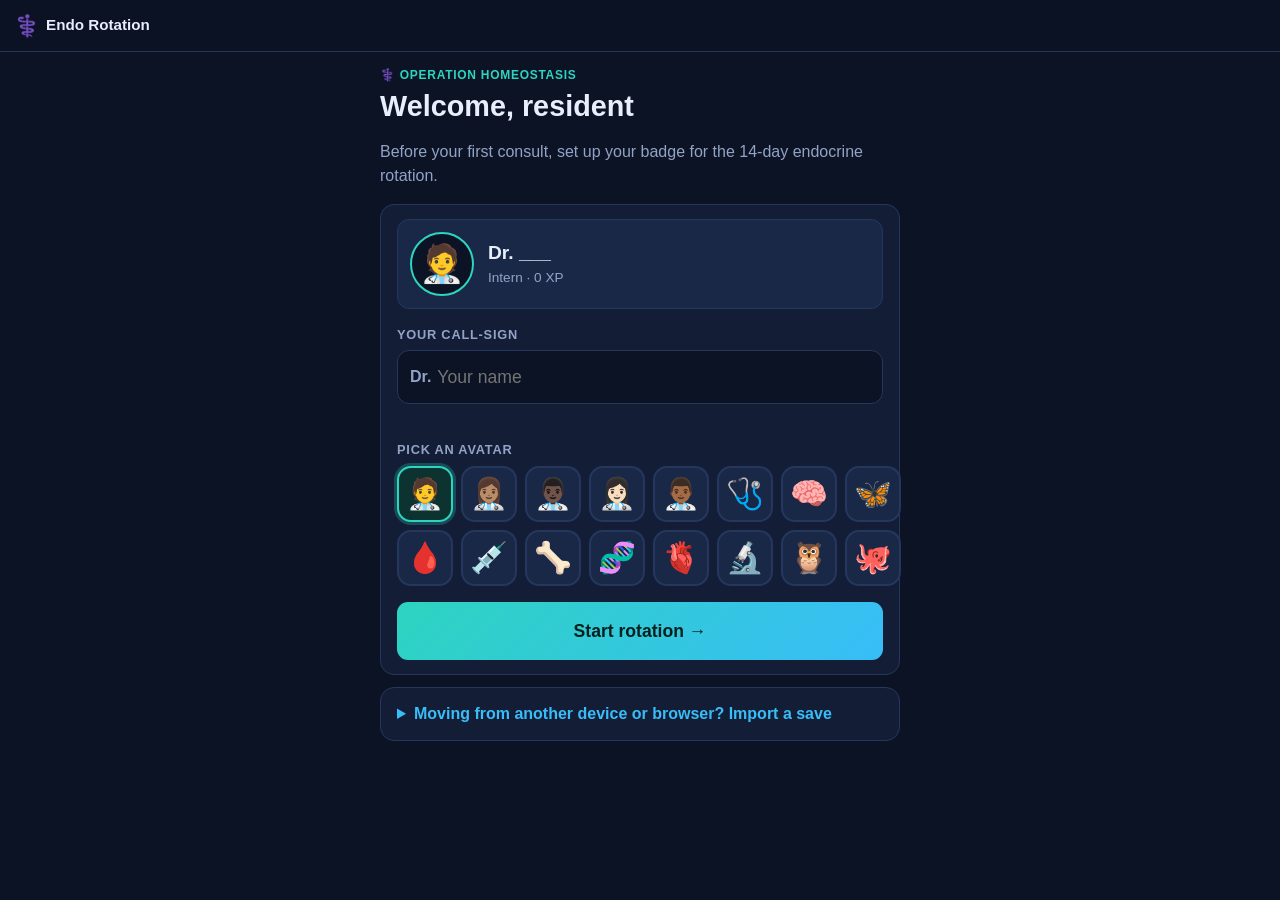
==== index.html @ 5553783a "Add Endo Rotation PWA with Day 1 content, icons, and tools Co-authored-by: Cursor <cursoragent@curso" ====
<!DOCTYPE html>
<html lang="en">
<head>
  <meta charset="utf-8">
  <meta name="viewport" content="width=device-width, initial-scale=1, viewport-fit=cover">
  <title>Endo Rotation: Operation Homeostasis</title>
  <meta name="description" content="A 14-day gamified endocrinology rotation for internal medicine residents.">
  <meta name="theme-color" content="#0b1324">
  <meta name="apple-mobile-web-app-capable" content="yes">
  <meta name="mobile-web-app-capable" content="yes">
  <meta name="apple-mobile-web-app-status-bar-style" content="black-translucent">
  <meta name="apple-mobile-web-app-title" content="Endo Rotation">
  <link rel="manifest" href="manifest.webmanifest">
  <link rel="icon" type="image/png" sizes="192x192" href="icons/icon-192.png">
  <link rel="apple-touch-icon" href="icons/apple-touch-icon.png">
  <link rel="stylesheet" href="styles.css">
</head>
<body>
  <header id="hdr"></header>
  <main id="app" aria-live="polite"></main>
  <div id="toasts" aria-live="assertive"></div>
  <div id="modal" class="modal hidden" role="dialog" aria-modal="true"></div>

  <script src="content/days.js"></script>
  <script src="content/day1.js"></script>
  <script src="app.js"></script>
</body>
</html>
---- styles.css ----
:root {
  --bg: #0b1324;
  --panel: #131e36;
  --panel-2: #1a2847;
  --line: #26375e;
  --text: #e8eefc;
  --muted: #93a3c7;
  --accent: #2dd4bf;
  --accent-2: #38bdf8;
  --good: #22c55e;
  --bad: #ef4444;
  --warn: #f59e0b;
  --radius: 14px;
  --safe-top: env(safe-area-inset-top, 0px);
  --safe-bottom: env(safe-area-inset-bottom, 0px);
}

* { box-sizing: border-box; -webkit-tap-highlight-color: transparent; }
html { -webkit-text-size-adjust: 100%; }
body {
  margin: 0;
  background: var(--bg);
  color: var(--text);
  font: 16px/1.5 -apple-system, BlinkMacSystemFont, "Segoe UI", Roboto, "Helvetica Neue", Arial, sans-serif;
  min-height: 100vh;
}
a { color: var(--accent-2); text-decoration: none; }
h1 { font-size: 1.55rem; line-height: 1.2; margin: .4rem 0 .8rem; }
h2 { font-size: 1.25rem; margin: 1.2rem 0 .6rem; }
h3 { font-size: 1.05rem; margin: .9rem 0 .5rem; }
ul, ol { padding-left: 1.25rem; }
b { color: #fff; }

/* header */
#hdr {
  position: sticky; top: 0; z-index: 20;
  display: flex; align-items: center; gap: 12px;
  padding: calc(10px + var(--safe-top)) 14px 10px;
  background: rgba(11, 19, 36, .92);
  backdrop-filter: blur(10px); -webkit-backdrop-filter: blur(10px);
  border-bottom: 1px solid var(--line);
}
.brand { display: flex; align-items: center; gap: 6px; color: var(--text); font-weight: 700; font-size: .95rem; white-space: nowrap; }
.logo { font-size: 1.3rem; }
.rank { flex: 1; min-width: 0; }
.rank-line { display: flex; justify-content: space-between; font-size: .8rem; color: var(--muted); gap: 6px; }
.rank-line b { color: var(--accent); }
.bar { height: 7px; background: var(--panel-2); border-radius: 99px; overflow: hidden; margin-top: 3px; }
.bar > div { height: 100%; background: linear-gradient(90deg, var(--accent), var(--accent-2)); transition: width .5s ease; }
#hdr nav { display: flex; gap: 4px; }
#hdr nav a { font-size: 1.25rem; padding: 4px 6px; }
.me { display: flex; align-items: center; gap: 6px; color: var(--text); font-weight: 700; font-size: .85rem; min-width: 0; max-width: 150px; padding: 3px 10px 3px 3px; border: 1px solid var(--line); border-radius: 99px; background: var(--panel); }
.me-av { flex: none; width: 32px; height: 32px; display: grid; place-items: center; font-size: 1.3rem; border-radius: 50%; background: var(--panel-2); }
.me-name { overflow: hidden; text-overflow: ellipsis; white-space: nowrap; }
.rank-line b, .rank-line span { white-space: nowrap; overflow: hidden; text-overflow: ellipsis; }
.save-pill { appearance: none; font: inherit; flex: none; display: inline-flex; align-items: center; gap: 4px; height: 28px; min-width: 28px; justify-content: center; padding: 0 9px; border-radius: 99px; font-size: .75rem; font-weight: 700; cursor: pointer; border: 1px solid var(--line); background: transparent; color: var(--muted); transition: background .3s, border-color .3s, color .3s; }
.save-pill.rest { padding: 0; opacity: .7; }
.save-pill.saving { color: var(--accent-2); border-color: var(--accent-2); }
.save-pill.saving .sp-ic { animation: pulse .7s ease-in-out infinite; }
.save-pill.saved { color: var(--accent); border-color: var(--accent); background: rgba(45, 212, 191, .12); animation: pop .25s ease; }
.save-pill.err { color: #fcd34d; border-color: #78350f; background: #2a2310; }
@keyframes pulse { 50% { opacity: .35; } }
@media (max-width: 640px) { .brand.has-me .brand-t { display: none; } }
@media (max-width: 480px) { #hdr { gap: 8px; } .me-name { display: none; } .me { padding: 2px; } .brand.has-me { display: none; } }
@media (max-width: 380px) { .brand span:last-child { display: none; } .save-pill .sp-t { display: none; } .save-pill { padding: 0; } }

main { max-width: 720px; margin: 0 auto; padding: 14px 14px calc(40px + var(--safe-bottom)); }

/* generic */
.card { background: var(--panel); border: 1px solid var(--line); border-radius: var(--radius); padding: 14px 16px; margin: 12px 0; }
.eyebrow { font-size: .75rem; text-transform: uppercase; letter-spacing: .06em; color: var(--accent); font-weight: 700; }
.back { display: inline-block; padding: 6px 0; font-weight: 600; }
.row { display: flex; flex-wrap: wrap; gap: 8px; margin-top: 10px; }
.tag { display: inline-block; font-size: .7rem; padding: 1px 7px; border-radius: 99px; background: var(--panel-2); color: var(--muted); margin-left: 4px; }
.tag.fire { color: var(--warn); }
.muted { color: var(--muted); }
.kbd { border: 1px solid var(--line); border-radius: 5px; padding: 0 5px; }
.instructions { color: var(--muted); margin: 4px 0 10px; }

.btn {
  appearance: none; border: 1px solid var(--line); background: var(--panel-2); color: var(--text);
  font: inherit; font-weight: 600; padding: 11px 16px; border-radius: 11px; min-height: 46px;
  cursor: pointer; display: inline-flex; align-items: center; justify-content: center; gap: 6px;
}
.btn:active { transform: scale(.98); }
.btn:disabled { opacity: .5; }
.btn.primary { background: linear-gradient(135deg, var(--accent), var(--accent-2)); color: #04211f; border: 0; }
.btn.ghost { background: transparent; }
.btn.danger { background: #3b1218; border-color: #7f1d1d; color: #fecaca; }
.btn.good { background: #0f3a24; border-color: #166534; }
.btn.bad { background: #3b1218; border-color: #7f1d1d; }
.btn.big { width: 100%; font-size: 1.1rem; padding: 16px; margin-top: 16px; }

/* home */
.hero p { color: var(--muted); margin: 0 0 10px; }
.progress-pill { display: inline-block; background: var(--panel-2); border: 1px solid var(--line); padding: 4px 12px; border-radius: 99px; font-size: .85rem; }
.install { border-color: var(--accent); }
.greet { display: inline-flex; align-items: center; gap: 8px; color: var(--text); font-size: .95rem; margin-top: 4px; }
.greet b { color: var(--accent); }
.greet-av { font-size: 1.5rem; }
.save-note { font-size: .78rem; color: var(--muted); margin: 10px 0 0; }
.save-note.err { color: #fcd34d; }
.small { font-size: .85rem; }

/* onboarding / profile */
.onboard { max-width: 520px; margin: 0 auto; }
.onboard h1 { font-size: 1.8rem; margin-top: .3rem; }
.ob-keep { border-color: #166534; color: #bbf7d0; }
.ob-import summary { cursor: pointer; font-weight: 600; color: var(--accent-2); }
.pf-preview { display: flex; align-items: center; gap: 14px; padding: 12px; border-radius: 12px; background: var(--panel-2); border: 1px solid var(--line); }
.pf-av { flex: none; width: 64px; height: 64px; display: grid; place-items: center; font-size: 2.3rem; border-radius: 50%; background: var(--bg); border: 2px solid var(--accent); }
.pf-name { font-size: 1.2rem; font-weight: 800; word-break: break-word; }
.pf-rank { font-size: .85rem; }
.pf-label { display: block; font-size: .8rem; text-transform: uppercase; letter-spacing: .06em; color: var(--muted); font-weight: 700; margin: 16px 0 6px; }
.name-field { display: flex; align-items: center; border: 1.5px solid var(--line); border-radius: 12px; background: var(--bg); padding-left: 12px; }
.name-field:focus-within { border-color: var(--accent); box-shadow: 0 0 0 3px rgba(45, 212, 191, .2); }
.name-field span { color: var(--muted); font-weight: 700; }
.name-field input { flex: 1; min-width: 0; font: inherit; font-size: 1.1rem; padding: 13px 12px 13px 6px; border: 0; background: transparent; color: var(--text); outline: none; }
.pf-err { color: #fca5a5; font-size: .85rem; min-height: 1.2em; margin-top: 4px; }
.avatar-grid { display: grid; grid-template-columns: repeat(4, 1fr); gap: 8px; }
.av { appearance: none; font: inherit; font-size: 1.9rem; aspect-ratio: 1; min-height: 56px; display: grid; place-items: center; border-radius: 14px; background: var(--panel-2); border: 2px solid var(--line); cursor: pointer; transition: transform .15s, border-color .15s; }
.av:active { transform: scale(.94); }
.av.sel { border-color: var(--accent); background: #0c3330; box-shadow: 0 0 0 3px rgba(45, 212, 191, .25); }
@media (min-width: 560px) { .avatar-grid { grid-template-columns: repeat(8, 1fr); } }
.import { display: grid; gap: 8px; }
.import textarea { margin: 0; font-size: .85rem; }
.day-list { display: grid; gap: 10px; margin-top: 12px; }
.day-card { display: flex; align-items: center; gap: 12px; padding: 12px 14px; background: var(--panel); border: 1px solid var(--line); border-radius: var(--radius); color: var(--text); }
.day-card.open { border-color: var(--accent); box-shadow: 0 0 0 1px rgba(45, 212, 191, .25), 0 6px 20px rgba(45, 212, 191, .08); }
.day-card.done { border-color: #166534; }
.day-card.locked { opacity: .55; }
.day-num { display: flex; flex-direction: column; align-items: center; min-width: 42px; font-size: .7rem; color: var(--muted); text-transform: uppercase; }
.day-num b { font-size: 1.35rem; color: var(--text); line-height: 1.1; }
.day-body { flex: 1; min-width: 0; }
.day-title { font-weight: 700; }
.day-sub { font-size: .85rem; color: var(--muted); }
.day-meta { font-size: .75rem; color: var(--muted); margin-top: 2px; }
.day-status { font-size: 1.2rem; }

/* day */
.briefing .scene { font-style: italic; color: #c8d4ef; border-left: 3px solid var(--accent); padding-left: 10px; }
.source { font-size: .75rem; color: var(--muted); margin-top: 8px; }
.badge-earned { margin-top: 10px; color: var(--good); }
.stations { display: grid; gap: 8px; }
.station { display: flex; align-items: center; gap: 12px; padding: 14px; background: var(--panel); border: 1px solid var(--line); border-radius: var(--radius); color: var(--text); min-height: 58px; }
.station.locked { opacity: .55; }
.st-icon { font-size: 1.4rem; }
.st-title { flex: 1; font-weight: 600; }
.st-title small { display: block; font-weight: 400; color: var(--muted); font-size: .78rem; }
.score { font-size: .78rem; color: var(--accent); white-space: nowrap; }

/* station */
.station-h { font-size: 1.3rem; }
.practice { background: #2a2310; color: #fcd34d; border: 1px solid #78350f; padding: 6px 12px; border-radius: 10px; font-size: .85rem; }
.chart summary { cursor: pointer; font-weight: 700; display: flex; justify-content: space-between; align-items: center; list-style: none; }
.chart summary::-webkit-details-marker { display: none; }
.chart p { margin: .5rem 0; font-size: .95rem; }
.stability { font-size: 1rem; letter-spacing: 2px; }
.labs { width: 100%; border-collapse: collapse; font-size: .92rem; margin-top: 6px; }
.labs td { padding: 6px 4px; border-top: 1px solid var(--line); }
.labs td:last-child { text-align: right; font-weight: 700; font-variant-numeric: tabular-nums; }
.info { background: var(--panel-2); border-radius: 10px; padding: 10px 12px; margin: 8px 0; font-size: .95rem; }
.prompt { font-size: 1.08rem; }
.answers { display: grid; gap: 8px; }
.opt {
  appearance: none; text-align: left; font: inherit; color: var(--text);
  display: flex; gap: 10px; align-items: flex-start;
  background: var(--panel-2); border: 1.5px solid var(--line); border-radius: 12px; padding: 12px; min-height: 50px; cursor: pointer;
}
.opt:active { transform: scale(.99); }
.letter { flex: none; width: 26px; height: 26px; border-radius: 50%; background: var(--bg); display: grid; place-items: center; font-weight: 700; font-size: .85rem; color: var(--accent); }
.opt.right { border-color: var(--good); background: #0d2e1d; }
.opt.wrong { border-color: #64748b; opacity: .6; }
.opt.danger { border-color: var(--bad); background: #2b0f14; opacity: .75; }
.opt:disabled { cursor: default; }
.feedback .btn { margin-top: 10px; width: 100%; }
.fb { margin-top: 10px; padding: 12px; border-radius: 10px; font-size: .95rem; }
.fb.good { background: #0d2e1d; border: 1px solid #166534; }
.fb.bad { background: #2b0f14; border: 1px solid #7f1d1d; }
.fb.neutral { background: var(--panel-2); border: 1px solid var(--line); }
.fb ul { margin: 6px 0; }
.retry { margin-top: 6px; color: var(--muted); font-size: .85rem; }
.update { margin-top: 8px; padding: 10px 12px; border-radius: 10px; background: #2a2310; border: 1px solid #78350f; color: #fde68a; font-size: .9rem; }
.update b { color: #fbbf24; }
.outro { border-color: var(--accent); }

.calc { display: flex; gap: 8px; align-items: center; flex-wrap: wrap; }
.calc input { flex: 1; min-width: 120px; font: inherit; font-size: 1.1rem; padding: 11px 12px; border-radius: 11px; border: 1.5px solid var(--line); background: var(--bg); color: var(--text); }
.calc .unit { color: var(--muted); }
.calc.right input { border-color: var(--good); }
.calc.wrong input { border-color: var(--bad); }

/* matching */
.match-left { position: sticky; top: calc(62px + var(--safe-top)); z-index: 5; display: flex; flex-wrap: wrap; gap: 6px; padding: 10px; background: rgba(11, 19, 36, .95); border: 1px solid var(--line); border-radius: var(--radius); }
.chip { appearance: none; font: inherit; font-size: .88rem; font-weight: 600; color: var(--text); background: var(--panel-2); border: 1.5px solid var(--line); border-radius: 99px; padding: 8px 12px; cursor: pointer; }
.chip.sel { border-color: var(--accent); background: #0c3330; box-shadow: 0 0 0 3px rgba(45, 212, 191, .25); }
.chip.matched { opacity: .35; text-decoration: line-through; pointer-events: none; }
.match-right { display: grid; gap: 8px; margin-top: 12px; }
.fact { appearance: none; text-align: left; font: inherit; font-size: .93rem; color: var(--text); background: var(--panel); border: 1.5px solid var(--line); border-radius: 12px; padding: 12px; min-height: 48px; cursor: pointer; }
.fact.matched { border-color: #166534; background: #0d2e1d; cursor: default; }
.shake { animation: shake .4s; border-color: var(--bad) !important; }
@keyframes shake { 0%, 100% { transform: translateX(0); } 25% { transform: translateX(-6px); } 75% { transform: translateX(6px); } }

/* sort */
.sort-card { text-align: center; padding: 26px 16px; }
.sort-item { font-size: 1.5rem; font-weight: 800; margin-top: 6px; }
.sort-buttons { display: grid; grid-template-columns: 1fr 1fr; gap: 10px; }
.sort-btn { min-height: 64px; font-size: 1.05rem; }
.sort-log { margin-top: 12px; display: grid; gap: 4px; font-size: .9rem; }
.log.wrong { color: #fca5a5; }
.log.right { color: #86efac; }

/* boss */
.boss-intro { border-color: #7c3aed; background: #1c1436; }
textarea { width: 100%; font: inherit; padding: 10px; border-radius: 11px; border: 1.5px solid var(--line); background: var(--bg); color: var(--text); margin: 6px 0 10px; resize: vertical; }
.reveal { width: 100%; }
.grade { margin-top: 10px; color: var(--muted); font-size: .85rem; }
.grade-row .btn { flex: 1; }

/* pearls */
.tools .btn { flex: 1 1 auto; font-size: .9rem; }
.pearls { padding-left: 1.4rem; }
.pearl { padding: 9px 4px; border-bottom: 1px solid var(--line); }
.pearl.upd { color: #fde68a; }
.upd-h { color: var(--warn); }
.cloze { cursor: pointer; border-radius: 6px; padding: 0 4px; background: #0c3330; color: var(--accent); font-weight: 700; }
.cloze .cl-ans { display: none; }
.cloze.shown .cl-ans { display: inline; }
.cloze.shown .cl-hidden { display: none; }
.cloze.shown { background: #12324a; color: #bae6fd; }

/* badges */
.badge-grid { display: grid; grid-template-columns: repeat(auto-fill, minmax(100px, 1fr)); gap: 10px; }
.badge { text-align: center; background: var(--panel); border: 1px solid var(--line); border-radius: var(--radius); padding: 12px 6px; filter: grayscale(1); opacity: .45; }
.badge.got { filter: none; opacity: 1; border-color: var(--accent); }
.b-icon { font-size: 2rem; }
.b-name { font-weight: 700; font-size: .82rem; }
.b-day { font-size: .72rem; color: var(--muted); }
.rank-list { list-style: none; padding: 0; }
.rank-list li { display: flex; justify-content: space-between; padding: 10px 12px; border: 1px solid var(--line); border-radius: 10px; margin-bottom: 6px; opacity: .5; }
.rank-list li.got { opacity: 1; border-color: var(--accent); }
.toggle { display: flex; gap: 10px; align-items: center; }
.toggle input { width: 22px; height: 22px; }

/* finish / modal / toast */
.finish { text-align: center; border-color: var(--accent); }
.finish .btn { width: 100%; margin-top: 8px; }
.unlock { color: var(--accent); font-weight: 700; }
.big-emoji { font-size: 3rem; text-align: center; }
.modal { position: fixed; inset: 0; z-index: 50; background: rgba(3, 7, 18, .75); display: grid; place-items: center; padding: 20px; }
.modal.hidden { display: none; }
.modal-card { width: 100%; max-width: 420px; background: var(--panel); border: 1px solid var(--line); border-radius: 18px; padding: 20px; text-align: center; animation: pop .25s ease; }
.modal-card .debrief { text-align: left; background: var(--panel-2); padding: 10px; border-radius: 10px; font-size: .92rem; }
.modal-actions { display: flex; gap: 8px; margin-top: 14px; }
.modal-actions .btn { flex: 1; }
@keyframes pop { from { transform: scale(.92); opacity: 0; } to { transform: scale(1); opacity: 1; } }
#toasts { position: fixed; left: 50%; bottom: calc(20px + var(--safe-bottom)); transform: translateX(-50%); z-index: 60; display: grid; gap: 6px; pointer-events: none; }
.toast { background: var(--panel-2); border: 1px solid var(--line); padding: 8px 16px; border-radius: 99px; font-weight: 700; text-align: center; transition: opacity .4s, transform .4s; }
.toast.good { border-color: var(--accent); color: var(--accent); }
.toast.bad { border-color: var(--bad); color: #fca5a5; }
.toast.out { opacity: 0; transform: translateY(8px); }
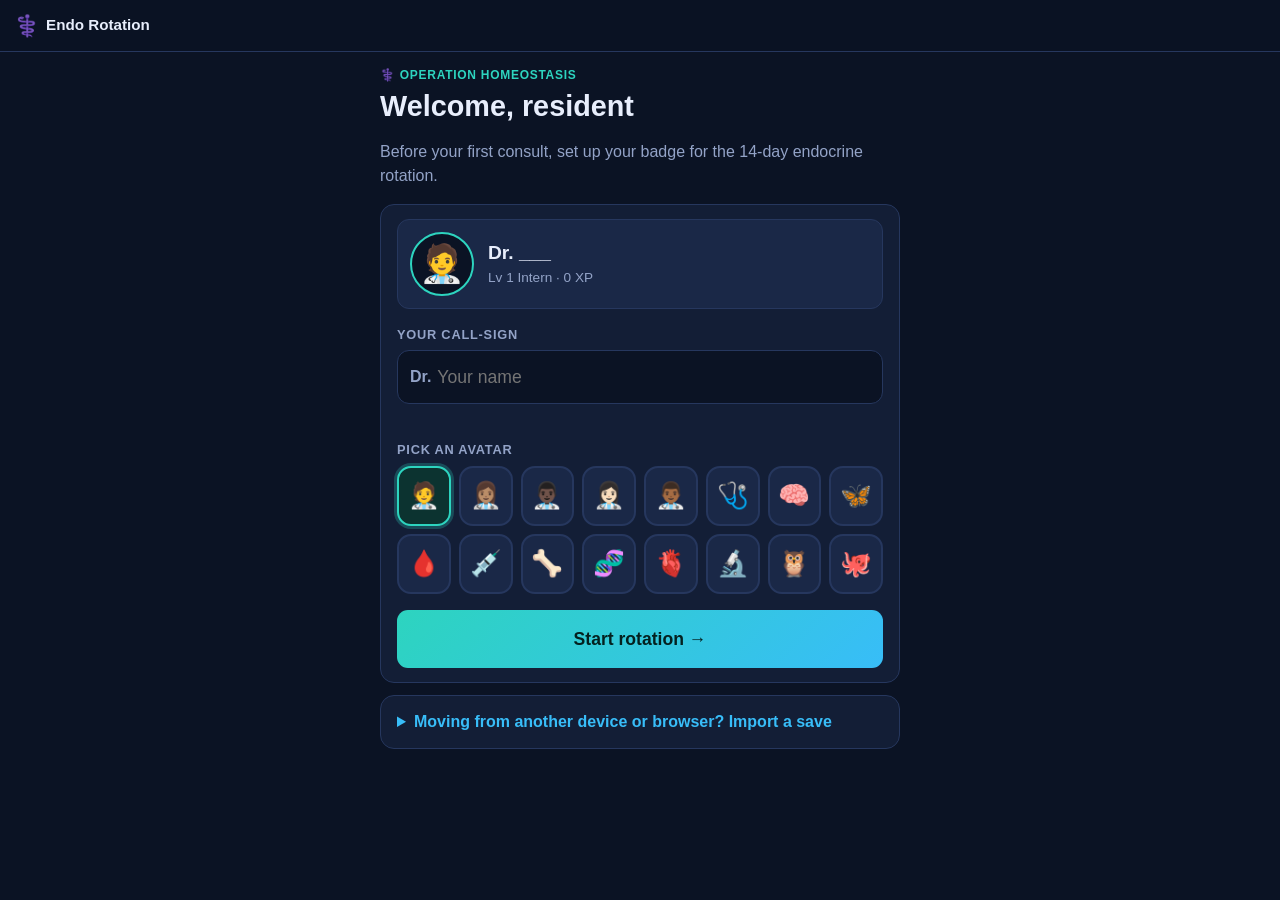
==== commit e144f52f: "Add walkable hospital RPG world and Supabase online play Levels, skills, gear, shop, and crafting; r" ====
--- a/index.html
+++ b/index.html
@@ -23,6 +23,10 @@
 
   <script src="content/days.js"></script>
   <script src="content/day1.js"></script>
+  <script src="content/rpg-data.js"></script>
+  <script src="rpg.js"></script>
+  <script src="config.js"></script>
+  <script src="online.js"></script>
   <script src="app.js"></script>
 </body>
 </html>
--- a/styles.css
+++ b/styles.css
@@ -118,10 +118,10 @@
 .name-field input { flex: 1; min-width: 0; font: inherit; font-size: 1.1rem; padding: 13px 12px 13px 6px; border: 0; background: transparent; color: var(--text); outline: none; }
 .pf-err { color: #fca5a5; font-size: .85rem; min-height: 1.2em; margin-top: 4px; }
 .avatar-grid { display: grid; grid-template-columns: repeat(4, 1fr); gap: 8px; }
-.av { appearance: none; font: inherit; font-size: 1.9rem; aspect-ratio: 1; min-height: 56px; display: grid; place-items: center; border-radius: 14px; background: var(--panel-2); border: 2px solid var(--line); cursor: pointer; transition: transform .15s, border-color .15s; }
+.av { appearance: none; font: inherit; font-size: 1.9rem; height: 60px; min-width: 0; padding: 0; display: grid; place-items: center; border-radius: 14px; background: var(--panel-2); border: 2px solid var(--line); cursor: pointer; transition: transform .15s, border-color .15s; }
 .av:active { transform: scale(.94); }
 .av.sel { border-color: var(--accent); background: #0c3330; box-shadow: 0 0 0 3px rgba(45, 212, 191, .25); }
-@media (min-width: 560px) { .avatar-grid { grid-template-columns: repeat(8, 1fr); } }
+@media (min-width: 640px) { .avatar-grid { grid-template-columns: repeat(8, 1fr); } .av { font-size: 1.6rem; } }
 .import { display: grid; gap: 8px; }
 .import textarea { margin: 0; font-size: .85rem; }
 .day-list { display: grid; gap: 10px; margin-top: 12px; }
@@ -217,17 +217,27 @@
 .grade { margin-top: 10px; color: var(--muted); font-size: .85rem; }
 .grade-row .btn { flex: 1; }
 
-/* pearls */
-.tools .btn { flex: 1 1 auto; font-size: .9rem; }
+/* rapid-fire synthesis */
+.rf-intro { border-color: var(--accent); }
+.rf-legend { display: flex; flex-wrap: wrap; gap: 6px; margin-top: 10px; }
+.rf-kind { display: inline-block; font-size: .72rem; font-weight: 700; padding: 2px 8px; border-radius: 99px; background: var(--panel-2); color: var(--text); text-transform: none; letter-spacing: 0; }
+.node.rf-recall { border-left: 4px solid var(--accent-2); }
+.node.rf-mcq { border-left: 4px solid var(--accent); }
+.node.rf-why { border-left: 4px solid #a78bfa; }
+.rf-recall input { width: 100%; font: inherit; font-size: 1.05rem; padding: 11px 12px; border-radius: 11px; border: 1.5px solid var(--line); background: var(--bg); color: var(--text); }
+.rf-recall.right input { border-color: var(--good); }
+.rf-recall.wrong input { border-color: var(--bad); }
+.rf-recall .row .btn { flex: 1; }
+.checklist { display: grid; gap: 8px; margin-top: 10px; }
+.check { display: flex; gap: 10px; align-items: flex-start; background: var(--bg); border: 1px solid var(--line); border-radius: 10px; padding: 10px; cursor: pointer; }
+.check input { flex: none; width: 22px; height: 22px; margin: 0; accent-color: var(--accent); }
+.check:has(input:checked) { border-color: var(--good); }
+.recap summary { cursor: pointer; font-weight: 700; }
 .pearls { padding-left: 1.4rem; }
 .pearl { padding: 9px 4px; border-bottom: 1px solid var(--line); }
-.pearl.upd { color: #fde68a; }
+.pearl mark { background: none; color: var(--accent); font-weight: 700; }
+.pearl.upd, .pearl.upd mark { color: #fde68a; }
 .upd-h { color: var(--warn); }
-.cloze { cursor: pointer; border-radius: 6px; padding: 0 4px; background: #0c3330; color: var(--accent); font-weight: 700; }
-.cloze .cl-ans { display: none; }
-.cloze.shown .cl-ans { display: inline; }
-.cloze.shown .cl-hidden { display: none; }
-.cloze.shown { background: #12324a; color: #bae6fd; }
 
 /* badges */
 .badge-grid { display: grid; grid-template-columns: repeat(auto-fill, minmax(100px, 1fr)); gap: 10px; }
@@ -259,3 +269,146 @@
 .toast.good { border-color: var(--accent); color: var(--accent); }
 .toast.bad { border-color: var(--bad); color: #fca5a5; }
 .toast.out { opacity: 0; transform: translateY(8px); }
+
+/* ---------- RPG: world ---------- */
+body.in-world { overflow: hidden; overscroll-behavior: none; }
+body.in-world main { padding: 0; max-width: none; }
+.world { position: fixed; left: 0; right: 0; top: var(--hdr-h, 60px); bottom: 0; background: #0e1830; touch-action: none; user-select: none; -webkit-user-select: none; }
+.world canvas { display: block; touch-action: none; }
+.hud { position: absolute; top: 10px; left: 10px; right: 10px; display: flex; align-items: flex-start; justify-content: space-between; gap: 8px; pointer-events: none; }
+.hud > * { pointer-events: auto; }
+.hud-pill { display: flex; align-items: center; gap: 8px; background: rgba(15, 23, 42, .82); border: 1px solid var(--line); border-radius: 99px; padding: 6px 12px; font-size: .85rem; }
+.hud-bar { width: 54px; height: 6px; border-radius: 99px; background: var(--panel-2); overflow: hidden; }
+.hud-bar i { display: block; height: 100%; background: linear-gradient(90deg, var(--accent), var(--accent-2)); }
+.hud-floor { display: none; background: rgba(15, 23, 42, .7); color: var(--muted); font-size: .75rem; padding: 6px 10px; border-radius: 99px; }
+@media (min-width: 560px) { .hud-floor { display: block; } }
+.hud-btns { display: flex; gap: 6px; }
+.hud-btn { position: relative; width: 46px; height: 46px; border-radius: 14px; display: grid; place-items: center; font-size: 1.35rem; background: rgba(15, 23, 42, .82); border: 1px solid var(--line); }
+.hud-btn .dot { position: absolute; top: -5px; right: -5px; min-width: 20px; height: 20px; border-radius: 99px; background: var(--warn); color: #1f1300; font-size: .7rem; font-style: normal; font-weight: 800; display: grid; place-items: center; padding: 0 4px; }
+.joy { position: absolute; width: 110px; height: 110px; margin: -55px 0 0 -55px; border-radius: 50%; background: rgba(255, 255, 255, .12); border: 2px solid rgba(255, 255, 255, .3); pointer-events: none; }
+.joy.hidden, .talk.hidden, .dialog.hidden { display: none; }
+.joy-knob { position: absolute; left: 50%; top: 50%; width: 48px; height: 48px; margin: -24px 0 0 -24px; border-radius: 50%; background: rgba(94, 234, 212, .85); box-shadow: 0 4px 14px rgba(0, 0, 0, .3); }
+.talk { position: absolute; left: 50%; bottom: calc(18px + var(--safe-bottom)); transform: translateX(-50%); max-width: calc(100% - 24px); white-space: nowrap; overflow: hidden; text-overflow: ellipsis;
+  font: inherit; font-size: 1rem; color: #04211f; background: linear-gradient(135deg, var(--accent), var(--accent-2)); border: 0; border-radius: 99px; padding: 13px 20px; box-shadow: 0 8px 24px rgba(0, 0, 0, .35); cursor: pointer; animation: pop .2s ease; }
+.talk b { color: #04211f; }
+.dialog { position: absolute; left: 10px; right: 10px; bottom: calc(12px + var(--safe-bottom)); max-width: 560px; margin: 0 auto; max-height: 70%; overflow: auto;
+  background: var(--panel); border: 1px solid var(--line); border-radius: 18px; padding: 14px; box-shadow: 0 12px 40px rgba(0, 0, 0, .5); animation: pop .2s ease; }
+.dlg-head { display: flex; align-items: center; gap: 10px; }
+.dlg-av { width: 42px; height: 42px; border-radius: 50%; display: grid; place-items: center; font-size: 1.4rem; border: 2px solid #fff; flex: none; }
+.dlg-head b { flex: 1; }
+.dlg-x { appearance: none; background: none; border: 0; color: var(--muted); font-size: 1.2rem; padding: 6px; cursor: pointer; }
+.dlg-text { margin: 10px 2px; font-size: 1.02rem; }
+.dlg-info { background: var(--panel-2); border-radius: 10px; padding: 9px 11px; font-size: .9rem; margin-bottom: 8px; }
+.dlg-actions { display: flex; gap: 8px; }
+.dlg-actions .btn { flex: 1; }
+.floors { display: grid; gap: 4px; margin-bottom: 8px; max-height: 240px; overflow: auto; }
+.floor { display: grid; grid-template-columns: 28px 1fr auto; gap: 8px; align-items: center; padding: 7px 10px; border-radius: 10px; background: var(--panel-2); font-size: .88rem; }
+.floor.here { border: 1px solid var(--accent); }
+.floor.off { opacity: .5; }
+.floor small { color: var(--muted); }
+.enter { margin-bottom: 6px; }
+
+/* ---------- RPG: stations ---------- */
+.buff { margin-top: 8px; background: #2a2310; color: #fde68a; border: 1px solid #78350f; padding: 6px 12px; border-radius: 10px; font-size: .85rem; }
+.narrow { margin-top: 8px; width: 100%; border-style: dashed; color: var(--accent); }
+.opt.narrowed { opacity: .25; text-decoration: line-through; }
+.loot { margin: 12px auto 4px; max-width: 360px; text-align: left; background: var(--panel-2); border: 1px solid var(--line); border-radius: 12px; padding: 10px 14px; display: grid; gap: 4px; }
+
+/* ---------- RPG: character / shop / lab ---------- */
+.char-card { display: flex; gap: 14px; align-items: center; }
+.char-av { width: 70px; height: 70px; border-radius: 50%; display: grid; place-items: center; font-size: 2.3rem; background: #5eead4; border: 3px solid #0f766e; flex: none; }
+.char-b { flex: 1; min-width: 0; }
+.char-name { font-size: 1.2rem; font-weight: 800; }
+.char-b .bar { margin: 6px 0 4px; }
+.small { font-size: .82rem; }
+.perks { margin: 0; }
+.slot { border-top: 1px solid var(--line); padding: 10px 0; }
+.slot-h { display: flex; justify-content: space-between; align-items: center; margin-bottom: 6px; }
+.item-line { display: flex; gap: 10px; align-items: flex-start; }
+.item-ic { font-size: 1.7rem; width: 40px; text-align: center; flex: none; }
+.slot-pick { display: grid; gap: 6px; margin-top: 8px; }
+.slot-pick.hidden { display: none; }
+.pick { appearance: none; font: inherit; color: var(--text); text-align: left; display: flex; gap: 10px; align-items: center; background: var(--panel-2); border: 1.5px solid var(--line); border-radius: 10px; padding: 9px; cursor: pointer; }
+.pick.sel { border-color: var(--accent); }
+.pick small { display: block; color: var(--muted); }
+.btn.sm { min-height: 38px; padding: 7px 12px; font-size: .9rem; }
+.skill { display: flex; gap: 10px; align-items: center; border-top: 1px solid var(--line); padding: 10px 0; }
+.skill-ic { font-size: 1.5rem; width: 36px; text-align: center; }
+.skill-b { flex: 1; }
+.pips { color: var(--accent); letter-spacing: 3px; }
+.pts { font-size: .8rem; padding: 2px 9px; border-radius: 99px; background: var(--panel-2); color: var(--muted); margin-left: 6px; }
+.pts.has { background: var(--warn); color: #1f1300; }
+.inv { display: flex; gap: 10px; align-items: center; border-top: 1px solid var(--line); padding: 9px 0; }
+.inv > span { font-size: 1.5rem; width: 36px; text-align: center; }
+.inv > div { flex: 1; }
+.mats { display: flex; flex-wrap: wrap; gap: 6px; margin: 8px 0; }
+.mat { background: var(--panel-2); border: 1px solid var(--line); border-radius: 99px; padding: 5px 11px; font-size: .85rem; }
+.coins-bar { display: inline-block; background: var(--panel-2); border: 1px solid var(--warn); color: #fde68a; border-radius: 99px; padding: 5px 14px; margin: 4px 0; }
+.shop-row { display: flex; gap: 10px; align-items: center; border-top: 1px solid var(--line); padding: 11px 0; }
+.shop-row:first-child { border-top: 0; }
+.shop-b { flex: 1; min-width: 0; }
+.owned { color: var(--good); font-weight: 700; font-size: .85rem; }
+.needs { display: flex; flex-wrap: wrap; gap: 5px; margin-top: 5px; }
+.need { font-size: .78rem; padding: 2px 8px; border-radius: 99px; background: #2b0f14; color: #fecaca; }
+.need.ok { background: #0d2e1d; color: #bbf7d0; }
+
+/* ---------- online play ---------- */
+.net-form label { display: block; font-size: .85rem; color: var(--muted); font-weight: 600; margin: 10px 0 0; }
+.net-form input, .net-form select, .chat-form input {
+  display: block; width: 100%; font: inherit; font-size: 1rem; color: var(--text); background: var(--bg);
+  border: 1.5px solid var(--line); border-radius: 11px; padding: 11px 12px; margin-top: 5px; }
+.net-form input:focus, .net-form select:focus, .chat-form input:focus { outline: none; border-color: var(--accent); }
+.net-form .row2 { display: grid; grid-template-columns: 1fr 1fr; gap: 10px; }
+.net-form .btn { margin-top: 8px; }
+.net code, .dlg-info code { background: var(--panel-2); padding: 1px 6px; border-radius: 6px; }
+.center { text-align: center; }
+.hub { display: grid; gap: 8px; }
+.hub-a { display: grid; grid-template-columns: 42px 1fr; grid-template-rows: auto auto; column-gap: 10px; align-items: center; padding: 11px 12px; border-radius: 12px; background: var(--panel-2); border: 1px solid var(--line); color: var(--text); text-decoration: none; }
+.hub-a span { grid-row: span 2; font-size: 1.7rem; text-align: center; }
+.hub-a small { color: var(--muted); }
+.who { font-weight: 600; white-space: nowrap; overflow: hidden; text-overflow: ellipsis; min-width: 0; }
+.odot { flex: none; width: 9px; height: 9px; border-radius: 50%; background: #475569; }
+.odot.on { background: var(--good); box-shadow: 0 0 0 3px rgba(34, 197, 94, .2); }
+.hud-btn .dot.on { background: var(--good); color: #052e16; }
+
+.guild-head { display: flex; align-items: center; gap: 12px; }
+.guild-head h3 { margin: 0; }
+.guild-head > div { flex: 1; min-width: 0; }
+.g-em { font-size: 2.2rem; }
+.raid { border-color: #7f1d1d; background: linear-gradient(180deg, #2a1220, var(--panel) 60%); }
+.raid.dead { border-color: var(--line); background: var(--panel); }
+.raid-boss { display: flex; align-items: center; gap: 12px; margin: 6px 0 8px; }
+.raid-boss h3 { margin: 0; }
+.raid-em { font-size: 2.8rem; }
+.hpbar { height: 12px; background: #3b1218; border-radius: 99px; overflow: hidden; }
+.hpbar > div { height: 100%; background: linear-gradient(90deg, #ef4444, #f97316); transition: width .6s ease; }
+.board { margin: 0; padding-left: 22px; }
+.board li { padding: 3px 0; }
+.board li b { float: right; }
+.roster .mem, .duel-row { display: flex; align-items: center; gap: 9px; border-top: 1px solid var(--line); padding: 9px 0; }
+.roster .mem:first-child, .duel-row:first-of-type { border-top: 0; }
+.roster .mem .muted { margin-left: auto; white-space: nowrap; }
+.duel-row .muted { flex: 1; min-width: 0; }
+.duel-btns { margin-left: auto; display: flex; gap: 6px; flex: none; }
+.score { flex: 1; font-weight: 700; }
+.score.good { color: var(--good); }
+.score.bad { color: #fca5a5; }
+
+.chat { max-height: 280px; overflow-y: auto; display: flex; flex-direction: column; gap: 6px; padding: 4px 0 8px; }
+.msg { background: var(--panel-2); border-radius: 12px; padding: 7px 10px; max-width: 88%; align-self: flex-start; }
+.msg.mine { align-self: flex-end; background: #0f3a35; }
+.msg b { display: block; font-size: .78rem; color: var(--accent); }
+.msg span { display: block; overflow-wrap: anywhere; }
+.msg small { font-size: .7rem; }
+.chat-form { display: flex; gap: 8px; align-items: center; }
+.chat-form input { margin: 0; }
+
+.tabs { display: flex; gap: 6px; margin: 10px 0 0; }
+.tab { flex: 1; font: inherit; font-weight: 700; padding: 10px 6px; border-radius: 11px; border: 1px solid var(--line); background: var(--panel); color: var(--muted); cursor: pointer; }
+.tab.on { background: var(--panel-2); color: var(--text); border-color: var(--accent); }
+
+.quiz-h { display: flex; justify-content: space-between; align-items: center; gap: 8px; }
+.qtime { height: 6px; background: var(--panel-2); border-radius: 99px; overflow: hidden; margin: 8px 0 10px; }
+.qtime i { display: block; height: 100%; width: 100%; background: linear-gradient(90deg, var(--warn), var(--accent)); }
+.qctx { margin: 0 0 4px; }
+.quiz .answers { display: grid; gap: 8px; }
